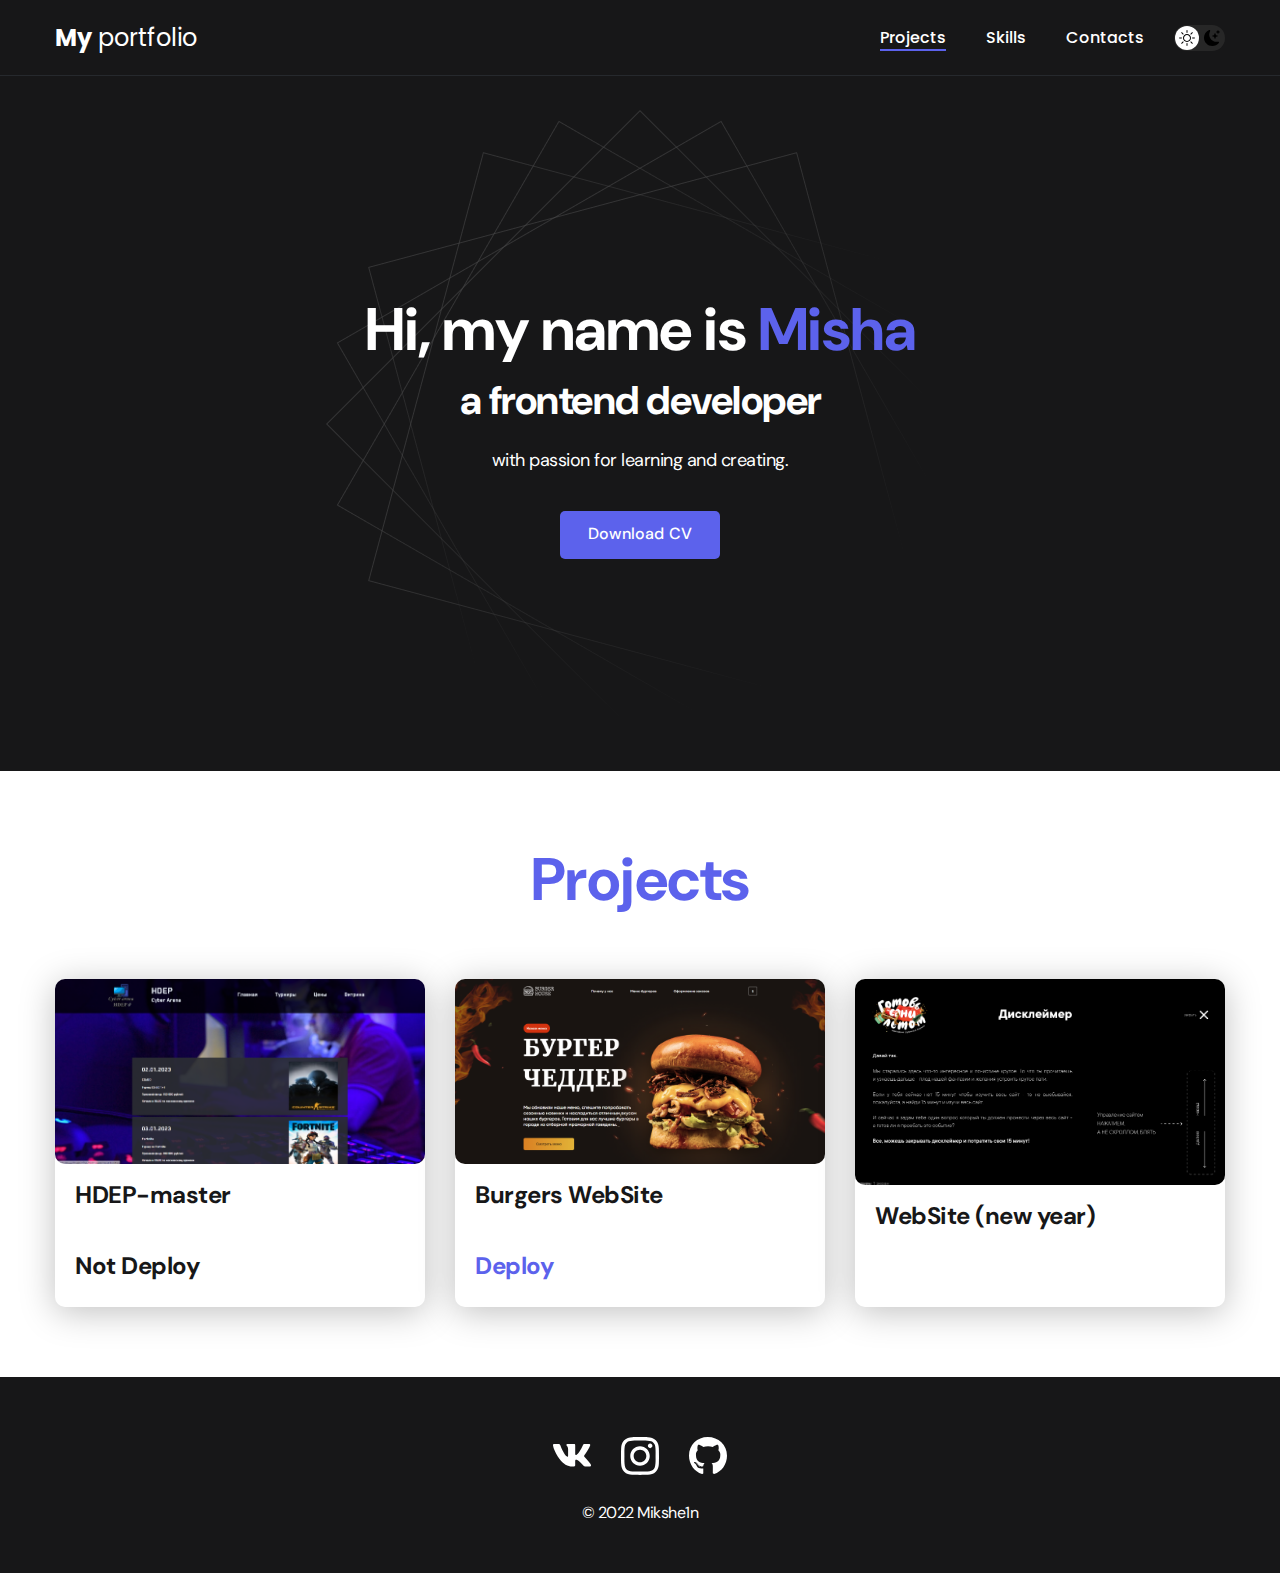
==== index.html @ a1be95a3 "Ready" ====
<!DOCTYPE html>
<html lang="en">
<head>
    <meta charset="UTF-8">
    <meta http-equiv="X-UA-Compatible" content="IE=edge">
    <meta name="viewport" content="width=device-width, initial-scale=1.0">
    <title>My portfolio</title>
    <link rel="stylesheet" href="./css/main.css">
</head>
<body>
    <nav class="nav">
        <div class="container">
            <div class="nav-row">
                <a href="./index.html" class="logo"><strong>My</strong> portfolio</a>

                <button class="dark-mode-btn">
                    <img src="./img/icons/sun.svg" alt="Light mode" class="dark-mode-btn__icon">
                    <img src="./img/icons/moon.svg" alt="Dark mode" class="dark-mode-btn__icon">
                </button>

                <ul class="nav-list">
                    <li class="nav-list__item"><a href="./index.html" class="nav-list__link nav-list__link--active">Projects</a></li>
                    <li class="nav-list__item"><a href="./skills.html" class="nav-list__link">Skills</a></li>
                    <li class="nav-list__item"><a href="./contacts.html" class="nav-list__link">Contacts</a></li>
                </ul>
            </div>
        </div>
    </nav>

    <header class="header">
        <div class="header__wrapper">
            <h1 class="header__title">
                <strong>Hi, my name is <em>Misha</em></strong><br>
                a frontend developer
            </h1>
            <div class="header__text">
                <p>with passion for learning and creating.</p>
            </div>
            <a href="#!" class="btn">Download CV</a>
        </div>
    </header>

    <main class="section">
        <div class="container">
            <h2 class="title-1">Projects</h2>
            <ul class="projects">
                <li class="project">
                    <a href="./project-page.html">
                        <img src="./img/projects/1.png" alt="Project img" class="project__img">
                        <h3 class="project__title">HDEP-master</h3>
                        <h3 class="project__title">Not Deploy</h3>
                    </a>
                </li>
                <li class="project">
                    <a href="./project-page 2.html">
                        <img src="./img/projects/2.png" alt="Project img" class="project__img">
                        <h3 class="project__title">Burgers WebSite</h3>
                        <h3 class="project__title"><a href="https://mikshe1n.github.io/ITlogiya/" target="_blank" class="link__text" >Deploy</a></h3>
                    </a>
                </li>
                <li class="project">
                    <a href="./project-page 3.html">
                        <img src="./img/projects/3.png" alt="Project img" class="project__img">
                        <h3 class="project__title">WebSite (new year)</h3>
                    </a>
                </li>

                <!-- <li class="project">
                    <img src="./img/projects/04.jpg" alt="Project img" class="project__img">
                    <h3 class="project__title">Dating app</h3>
                </li>
                <li class="project">
                    <img src="./img/projects/05.jpg" alt="Project img" class="project__img">
                    <h3 class="project__title">Landing</h3>
                </li>
                <li class="project">
                    <img src="./img/projects/06.jpg" alt="Project img" class="project__img">
                    <h3 class="project__title">Gaming community</h3>
                </li> -->

            </ul>
        </div>
    </main>

    <footer class="footer">
        <div class="container">
            <div class="footer__wrapper">
                <ul class="social">
                    <li class="social__item"><a href="#!"><img src="./img/icons/vk.svg" alt="Link"></a></li>
                    <li class="social__item"><a href="#!"><img src="./img/icons/instagram.svg" alt="Link"></a></li>
                    <li class="social__item"><a href="https://github.com/Mikshe1n"><img src="./img/icons/gitHub.svg" alt="Link"></a></li>
                </ul>
                <div class="copyright">
                    <p>© 2022 Mikshe1n</p>
                </div>
            </div>
        </div>
    </footer>

    <script src="./js/main.js"></script>

</body>
</html>
---- css/main.css ----
@import "./reset.css";
@import url('https://fonts.googleapis.com/css2?family=DM+Sans:wght@400;500;700&family=Poppins:wght@400;500;700&display=swap');

/*
font-family: 'DM Sans', sans-serif;
font-family: 'Poppins', sans-serif;
*/

/* * {
    border: 1px solid red;
} */

:root {
    --blackpure: #000;
    --black: #171718;
    --black-border: #26292D;
    --white: #fff;
    --purple: #5C62EC;

    --text-color: var(--black);

    --dark-bg: var(--black);
    --dark-border: var(--black-border);
    --header-text: var(--white);
    --accent: var(--purple);

    /* Light mode */
    --page-bg: var(--white);
    --text-color: var(--black);

    --title-1: var(--accent);

    --project-card-bg: var(--white);
    --project-card-text: var(--black);
    --box-shadow: 0px 5px 35px rgba(0, 0, 0, 0.25);
}

.dark {
     /* Dark mode */
    --page-bg: #252526;
    --text-color: var(--white);

    --title-1: var(--white);

    --project-card-bg: var(--black);
    --project-card-text: var(--white);
    --box-shadow: 0px 5px 35px rgba(0, 0, 0, 0.8);
}

html, body {
    display: flex;
    flex-direction: column;
    min-height: 100vh;

    font-family: 'DM Sans', sans-serif;
    letter-spacing: -0.5px;

    /* Light mode */
    background-color: var(--page-bg);
    color: var(--text-color);
}

/* General */

.container {
    margin: 0 auto;
    padding: 0 15px;
    max-width: 1200px;
}

.none {
    display: none !important;
}

.section {
    padding: 70px 0;
}

.title-1 {
    margin-bottom: 60px;

    font-size: 60px;
    font-weight: 700;
    line-height: 1.3;
    color: var(--title-1);
    text-align: center;
}

.title-2 {
    margin-bottom: 20px;

    font-size: 40px;
    font-weight: 700;
    line-height: 1.3;
}

/* Nav */

.nav {
    padding: 20px 0;
    border-bottom: 1px solid var(--dark-border);
    background-color: var(--dark-bg);
    color: var(--header-text);
    letter-spacing: normal;
}

.nav-row {
    display: flex;
    justify-content: flex-end;
    align-items: center;
    column-gap: 30px;
    row-gap: 20px;
    flex-wrap: wrap;
}

.logo {
    margin-right: auto;
    color: var(--header-text);
    font-size: 24px;
    font-family: 'Poppins', sans-serif;
}

.logo strong {
    font-weight: 700;
}

.nav-list {
    display: flex;
    flex-wrap: wrap;
    row-gap: 10px;
    align-items: center;
    column-gap: 40px;
    font-size: 16px;
    font-weight: 500;
    font-family: 'Poppins', sans-serif;
}
.link__text {
    color: var(--title-1);
    transition: opacity 0.2s ease-in;
    transition: 0.2s;
}

.link__text:hover {
    opacity: 0.8;
    transition: 0.2s;
}

.nav-list__link {
    color: var(--header-text);
    transition: opacity 0.2s ease-in;
}

.nav-list__link:hover {
    opacity: 0.8;
}

.nav-list__link--active {
    position: relative;
}

.nav-list__link--active::before {
    content: "";

    position: absolute;
    left: 0;
    top: 100%;

    display: block;
    height: 2px;
    width: 100%;
    background-color: var(--accent);
}

/* Dark mode btn */

.dark-mode-btn {
    order: 9;

    position: relative;
    display: flex;
    justify-content: space-between;

    width: 51px;
    height: 26px;
    padding: 5px;

    border-radius: 50px;
    background-color: #272727;
}

.dark-mode-btn::before {
    content: "";

    position: absolute;
    top: 1px;
    left: 1px;

    display: block;
    width: 24px;
    height: 24px;

    border-radius: 50%;
    background-color: var(--white);

    transition: left 0.2s ease-in;
}

.dark-mode-btn--active::before {
    left: 26px;
}

.dark-mode-btn__icon {
    position: relative;
    z-index: 9;
}

/* Header */

.header {
    padding: 40px 0;
    min-height: 695px;

    display: flex;
    justify-content: center;
    align-items: center;

    background-color: var(--dark-bg);
    background-image: url('./../img/header-bg.png');
    background-repeat: no-repeat;
    background-size: auto;
    background-position: center center;

    color: var(--header-text);
    text-align: center;
}

.header__wrapper {
    padding: 0 15px;
    max-width: 660px;
}

.header__title {
    margin-bottom: 20px;
    font-size: 40px;
    font-weight: 700;
    line-height: 1.4;
}

.header__title strong {
    font-size: 60px;
    font-weight: 700;
}

.header__title em {
    font-style: normal;
    color: var(--accent);
}

.header__text {
    margin-bottom: 40px;
    font-size: 18px;
    line-height: 1.333;
}

.header__text p + p{
    margin-top: 0.5em;
}

/* Btn */

.btn {
    display: inline-block;
    height: 48px;
    padding: 12px 28px;

    border-radius: 5px;
    background-color: var(--accent);
    color: var(--white);
    letter-spacing: 0.15px;
    font-size: 16px;
    font-weight: 500;

    transition: opacity 0.2s ease-in;
}

.btn:hover {
    opacity: 0.8;
}

.btn:active {
    position: relative;
    top: 1px;
}

/* Btn outline */

.btn-outline {
    display: flex;
    column-gap: 10px;
    align-items: center;

    height: 48px;
    padding: 12px 20px;

    border-radius: 5px;
    border: 1px solid var(--blackpure);
    background-color: var(--white);
    color: var(--blackpure);

    transition: opacity 0.2s ease-in;
}

.btn-outline:hover {
    opacity: 0.8;
}

.btn-outline:active {
    position: relative;
    top: 1px;
}

/* Projects  */

.projects {
    display: flex;
    justify-content: center;
    flex-wrap: wrap;
    column-gap: 30px;
    row-gap: 30px;
}

.project {
    max-width: 370px;
    background-color: var(--project-card-bg);
    box-shadow: var(--box-shadow);
    border-radius: 10px;
}

.project__img {
    border-radius: 10px;
}

.project__title {
    padding: 15px 20px 25px;
    font-weight: 700;
    font-size: 24px;
    line-height: 1.3;
    color: var(--project-card-text);
}

/* Project details */

.project-details {
    margin: 0 auto;
    max-width: 865px;

    display: flex;
    flex-direction: column;
    align-items: center;

    text-align: center;
}

.project-details__cover {
    max-width: 100%;
    margin-bottom: 40px;

    box-shadow: 0px 5px 35px rgba(0, 0, 0, 0.25);
    border-radius: 10px;
}

.project-details__desc {
    margin-bottom: 30px;

    font-weight: 700;
    font-size: 24px;
    line-height: 1.3;
}

/* Content list */

.content-list {
    margin: 0 auto;
    max-width: 570px;
    display: flex;
    flex-direction: column;
    align-items: center;
    row-gap: 40px;
    text-align: center;
}

.content-list a {
    color: var(--accent);
}

.content-list__item {
    font-size: 18px;
    line-height: 1.5;
}

.content-list__item p + p {
    margin-top: 0.5em;
}

/* Footer */

.footer {
    margin-top: auto;
    padding: 60px 0 50px;
    background-color: var(--dark-bg);
    color: var(--header-text);
}

.footer__wrapper {
    display: flex;
    flex-direction: column;
    align-items: center;
    row-gap: 27px;
}

.social {
    display: flex;
    column-gap: 30px;
    align-items: center;
}

.copyright {
    font-size: 16px;
}

.copyright p + p {
    margin-top: 0.5em;
}

@media (max-width: 620px) {

    /* Header  */

    .header {
        min-height: unset;
    }

    .header__title {
        font-size: 30px;
    }

    .header__title strong {
        font-size: 40px;
    }

    /* Nav */

    .nav-row {
        justify-content: space-between;
    }

    .dark-mode-btn {
        order: 0;
    }

    /* General */

    .section {
        padding: 40px 0;
    }

    .title-1 {
        margin-bottom: 30px;
        font-size: 40px;
    }

    .title-2 {
        margin-bottom: 10px;
        font-size: 30px;
    }

    /* Projects */

    .project__title {
        font-size: 22px;
    }

    /* Project page */

    .project-details__desc {
        margin-bottom: 20px;
        font-size: 22px;
    }

    /* Content List */

    .content-list {
        row-gap: 20px;
    }

    .content-list__item {
        font-size: 16px;
    }

    /* Footer */

    .footer {
        padding: 40px 0 30px;
    }

    .footer__wrapper {
        row-gap: 20px;
    }

    /* Social */

    .social {
        column-gap: 20px;
    }

    .social__item {
        width: 28px;
    }

}
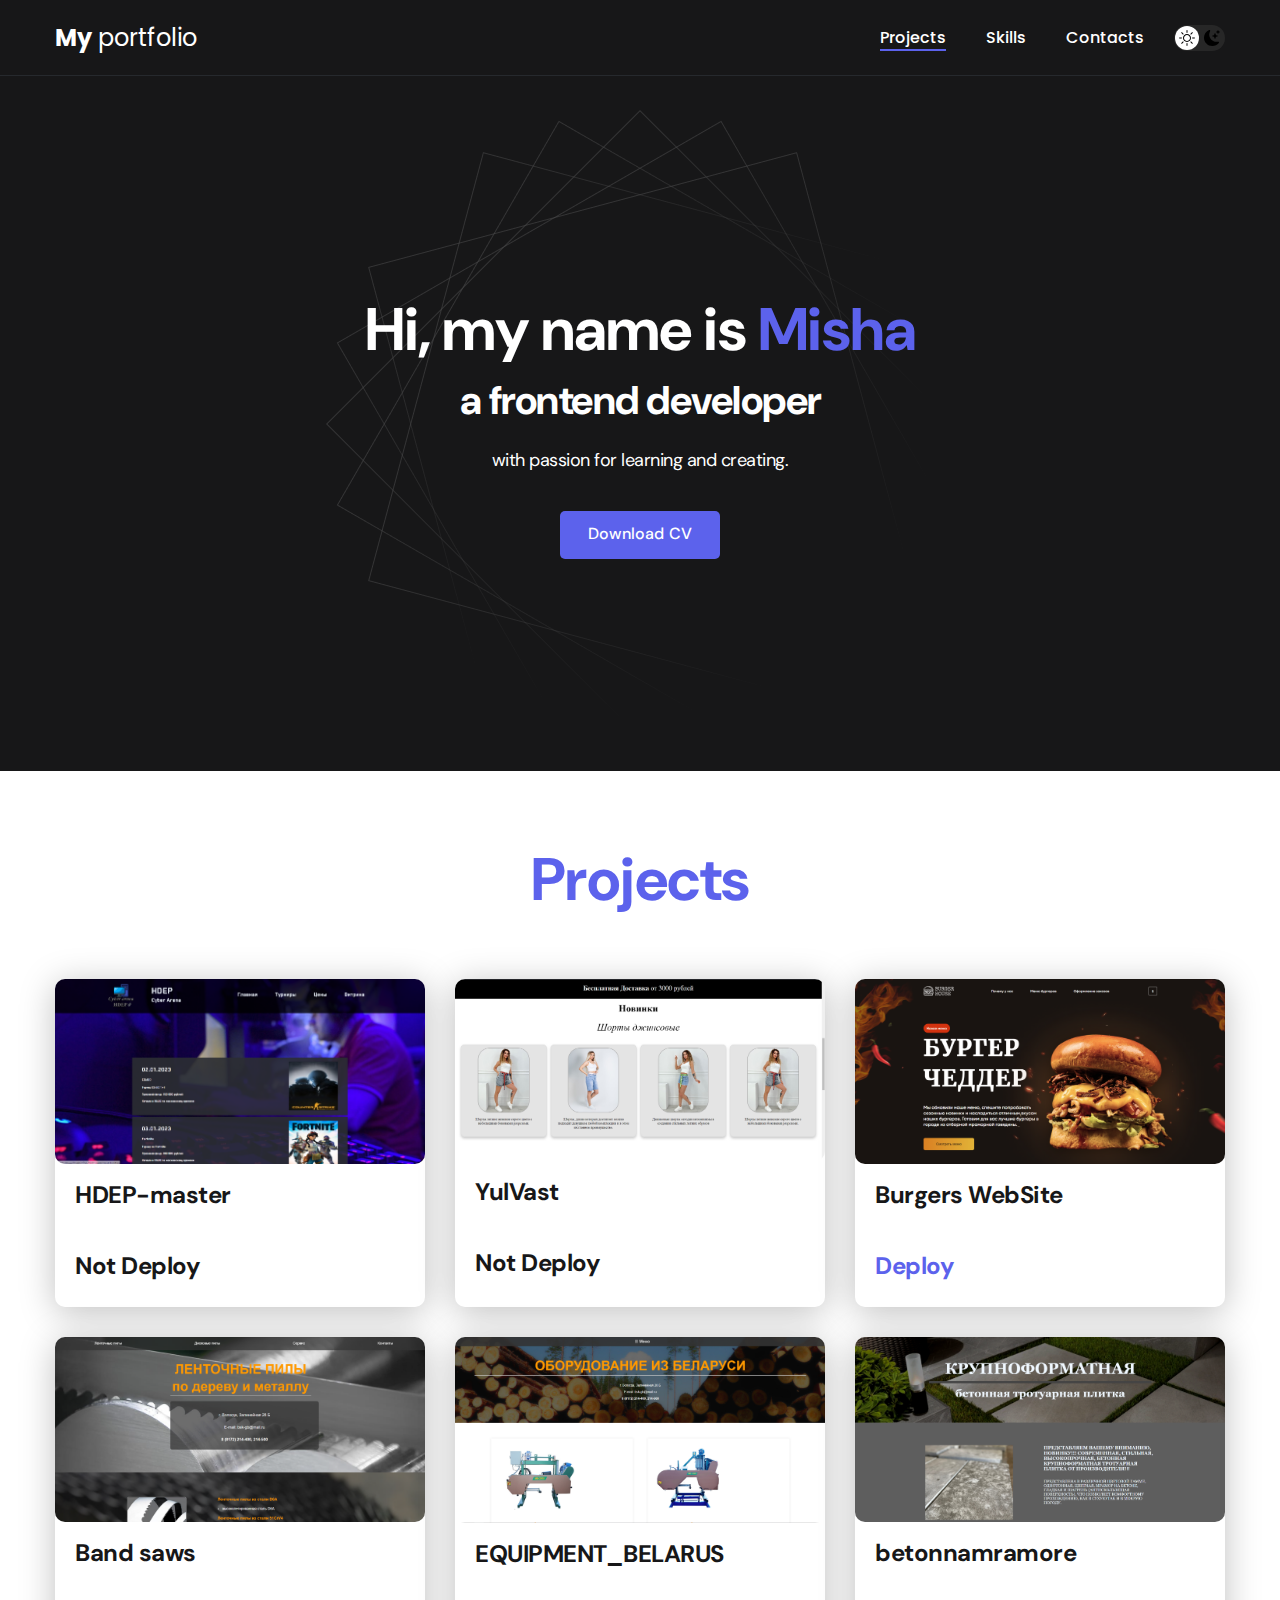
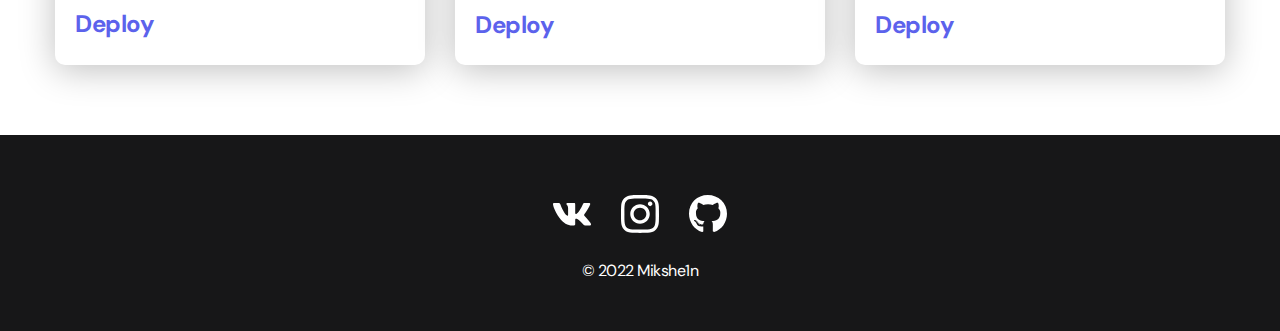
==== commit eace5630: "v1.0" ====
--- a/index.html
+++ b/index.html
@@ -52,31 +52,35 @@
                     </a>
                 </li>
                 <li class="project">
+                    <a href="./project-page 3.html">
+                        <img src="./img/projects/3.png" alt="Project img" class="project__img">
+                        <h3 class="project__title">YulVast</h3>
+                        <h3 class="project__title">Not Deploy</h3>
+                    </a>
+                </li>
+                <li class="project">
                     <a href="./project-page 2.html">
                         <img src="./img/projects/2.png" alt="Project img" class="project__img">
                         <h3 class="project__title">Burgers WebSite</h3>
                         <h3 class="project__title"><a href="https://mikshe1n.github.io/ITlogiya/" target="_blank" class="link__text" >Deploy</a></h3>
                     </a>
                 </li>
+                
                 <li class="project">
-                    <a href="./project-page 3.html">
-                        <img src="./img/projects/3.png" alt="Project img" class="project__img">
-                        <h3 class="project__title">WebSite (new year)</h3>
-                    </a>
-                </li>
-
-                <!-- <li class="project">
-                    <img src="./img/projects/04.jpg" alt="Project img" class="project__img">
-                    <h3 class="project__title">Dating app</h3>
+                    <img src="./img/projects/4.png" alt="Project img" class="project__img">
+                    <h3 class="project__title">Band saws</h3>
+                    <h3 class="project__title"><a href="https://mikshe1n.github.io/Band_Saws/" target="_blank" class="link__text" >Deploy</a></h3>
                 </li>
                 <li class="project">
-                    <img src="./img/projects/05.jpg" alt="Project img" class="project__img">
-                    <h3 class="project__title">Landing</h3>
+                    <img src="./img/projects/5.png" alt="Project img" class="project__img">
+                    <h3 class="project__title">EQUIPMENT_BELARUS</h3>
+                    <h3 class="project__title"><a href="https://mikshe1n.github.io/EQUIPMENT_BELARUS/" target="_blank" class="link__text" >Deploy</a></h3>
                 </li>
                 <li class="project">
-                    <img src="./img/projects/06.jpg" alt="Project img" class="project__img">
-                    <h3 class="project__title">Gaming community</h3>
-                </li> -->
+                    <img src="./img/projects/6.png" alt="Project img" class="project__img">
+                    <h3 class="project__title">betonnamramore</h3>
+                    <h3 class="project__title"><a href="https://mikshe1n.github.io/betonnamramore/" target="_blank" class="link__text" >Deploy</a></h3>
+                </li>
 
             </ul>
         </div>
@@ -86,7 +90,7 @@
         <div class="container">
             <div class="footer__wrapper">
                 <ul class="social">
-                    <li class="social__item"><a href="#!"><img src="./img/icons/vk.svg" alt="Link"></a></li>
+                    <li class="social__item"><a href="https://vk.com/mikshe1n"><img src="./img/icons/vk.svg" alt="Link"></a></li>
                     <li class="social__item"><a href="#!"><img src="./img/icons/instagram.svg" alt="Link"></a></li>
                     <li class="social__item"><a href="https://github.com/Mikshe1n"><img src="./img/icons/gitHub.svg" alt="Link"></a></li>
                 </ul>
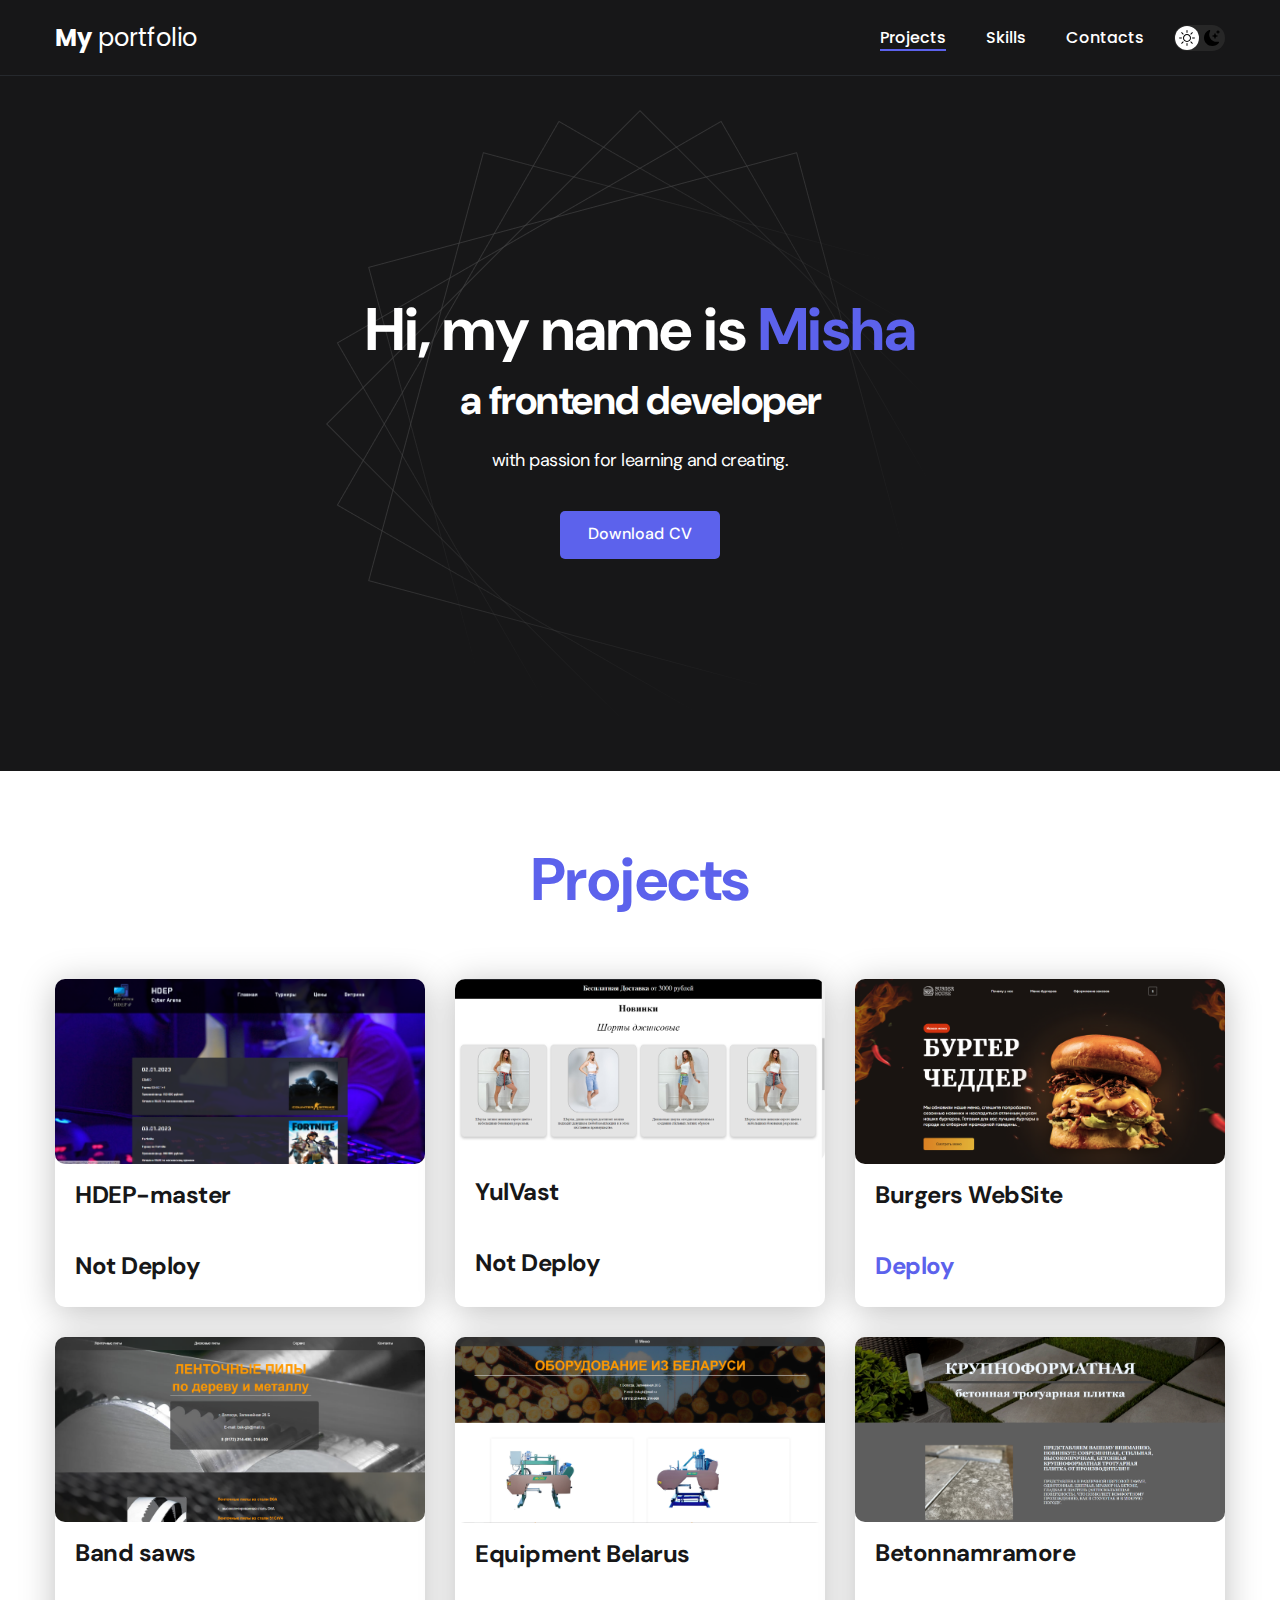
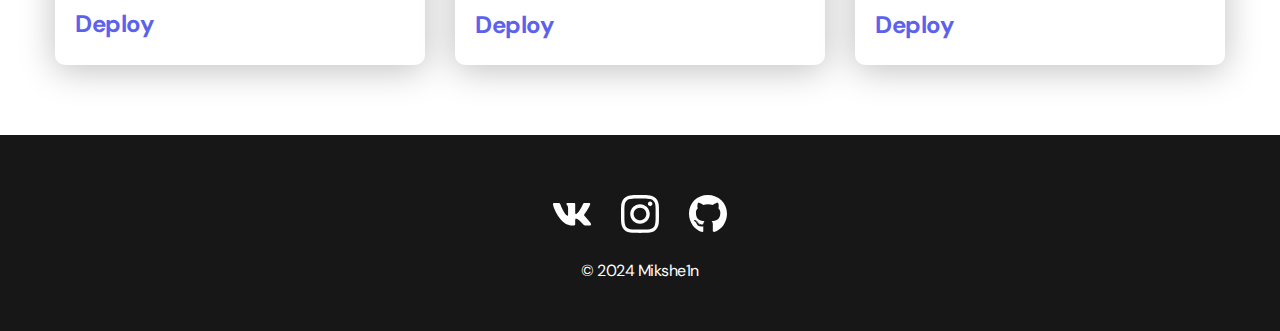
==== commit b688372e: "v1.1" ====
--- a/index.html
+++ b/index.html
@@ -67,21 +67,27 @@
                 </li>
                 
                 <li class="project">
-                    <img src="./img/projects/4.png" alt="Project img" class="project__img">
-                    <h3 class="project__title">Band saws</h3>
-                    <h3 class="project__title"><a href="https://mikshe1n.github.io/Band_Saws/" target="_blank" class="link__text" >Deploy</a></h3>
+                    <a href="./project-page 4.html">
+                        <img src="./img/projects/4.png" alt="Project img" class="project__img">
+                        <h3 class="project__title">Band saws</h3>
+                        <h3 class="project__title"><a href="https://mikshe1n.github.io/Band_Saws/" target="_blank" class="link__text" >Deploy</a></h3>
+                    </a>
                 </li>
                 <li class="project">
-                    <img src="./img/projects/5.png" alt="Project img" class="project__img">
-                    <h3 class="project__title">EQUIPMENT_BELARUS</h3>
-                    <h3 class="project__title"><a href="https://mikshe1n.github.io/EQUIPMENT_BELARUS/" target="_blank" class="link__text" >Deploy</a></h3>
+                    <a href="./project-page 5.html">
+                        <img src="./img/projects/5.png" alt="Project img" class="project__img">
+                        <h3 class="project__title">Equipment Belarus</h3>
+                        <h3 class="project__title"><a href="https://mikshe1n.github.io/EQUIPMENT_BELARUS/" target="_blank" class="link__text" >Deploy</a></h3>
+                    </a>
                 </li>
                 <li class="project">
-                    <img src="./img/projects/6.png" alt="Project img" class="project__img">
-                    <h3 class="project__title">betonnamramore</h3>
-                    <h3 class="project__title"><a href="https://mikshe1n.github.io/betonnamramore/" target="_blank" class="link__text" >Deploy</a></h3>
+                    <a href="./project-page 6.html">
+                        <img src="./img/projects/6.png" alt="Project img" class="project__img">
+                        <h3 class="project__title">Betonnamramore</h3>
+                        <h3 class="project__title"><a href="https://mikshe1n.github.io/betonnamramore/" target="_blank" class="link__text" >Deploy</a></h3>
+                    </a>
                 </li>
-
+                
             </ul>
         </div>
     </main>
@@ -95,7 +101,7 @@
                     <li class="social__item"><a href="https://github.com/Mikshe1n"><img src="./img/icons/gitHub.svg" alt="Link"></a></li>
                 </ul>
                 <div class="copyright">
-                    <p>© 2022 Mikshe1n</p>
+                    <p>© 2024 Mikshe1n</p>
                 </div>
             </div>
         </div>
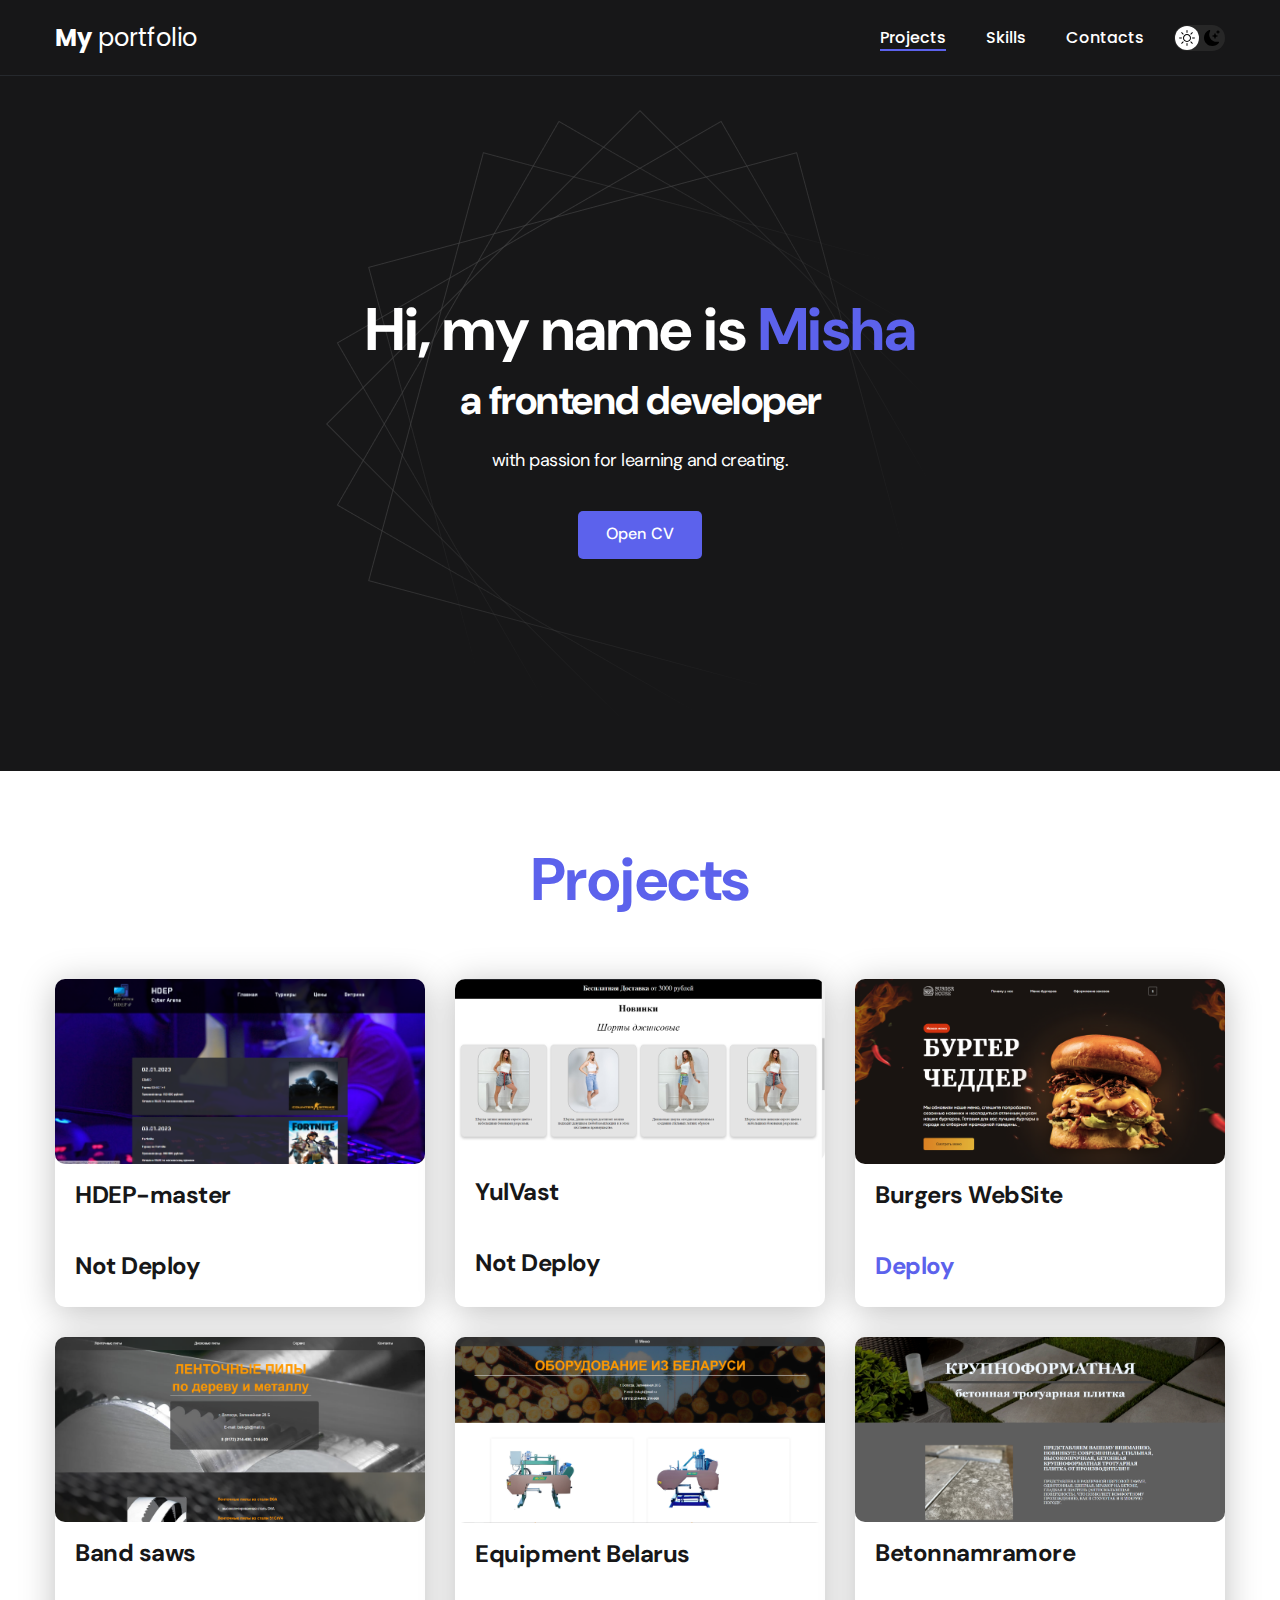
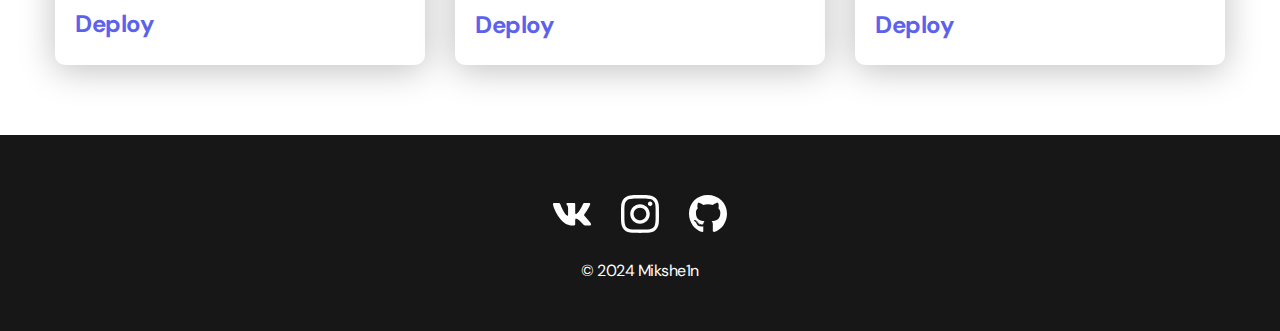
==== commit e90f8cbd: "v1.3" ====
--- a/index.html
+++ b/index.html
@@ -36,7 +36,13 @@
             <div class="header__text">
                 <p>with passion for learning and creating.</p>
             </div>
-            <a href="#!" class="btn">Download CV</a>
+            <a class="btn" href="https://www.figma.com/file/a4PA91weYw5b8nlNmFvLWZ/Resume?type=design&node-id=0%3A1&mode=design&t=s1v1Ycs8ajgRKjzO-1">Open CV</a>
+            <!-- <a class="btn"><button onclick="openModal()">Open CV</button></a>
+            <div id="myModal">
+                <p>Выберите язык:</p>
+                <button onclick="downloadFile('ENG')">ENG</button>
+                <button onclick="downloadFile('RUS')">RUS</button>
+            </div> -->
         </div>
     </header>
 
--- a/css/main.css
+++ b/css/main.css
@@ -61,6 +61,27 @@
 }
 
 /* General */
+/* Стили для модального окна */
+#myModal {
+    display: none;
+    position: fixed;
+    top: 50%;
+    left: 50%;
+    transform: translate(-50%, -50%);
+    padding: 20px;
+    background-color: #252525;
+    border: 1px solid #ccc;
+    z-index: 1;
+    text-align: center;
+  }
+
+  /* Стили для кнопок в модальном окне */
+  #myModal button {
+    margin: 0 10px;
+    padding: 10px;
+    cursor: pointer;
+  }
+
 
 .container {
     margin: 0 auto;
@@ -273,6 +294,7 @@
     height: 48px;
     padding: 12px 28px;
 
+    cursor: pointer;
     border-radius: 5px;
     background-color: var(--accent);
     color: var(--white);
